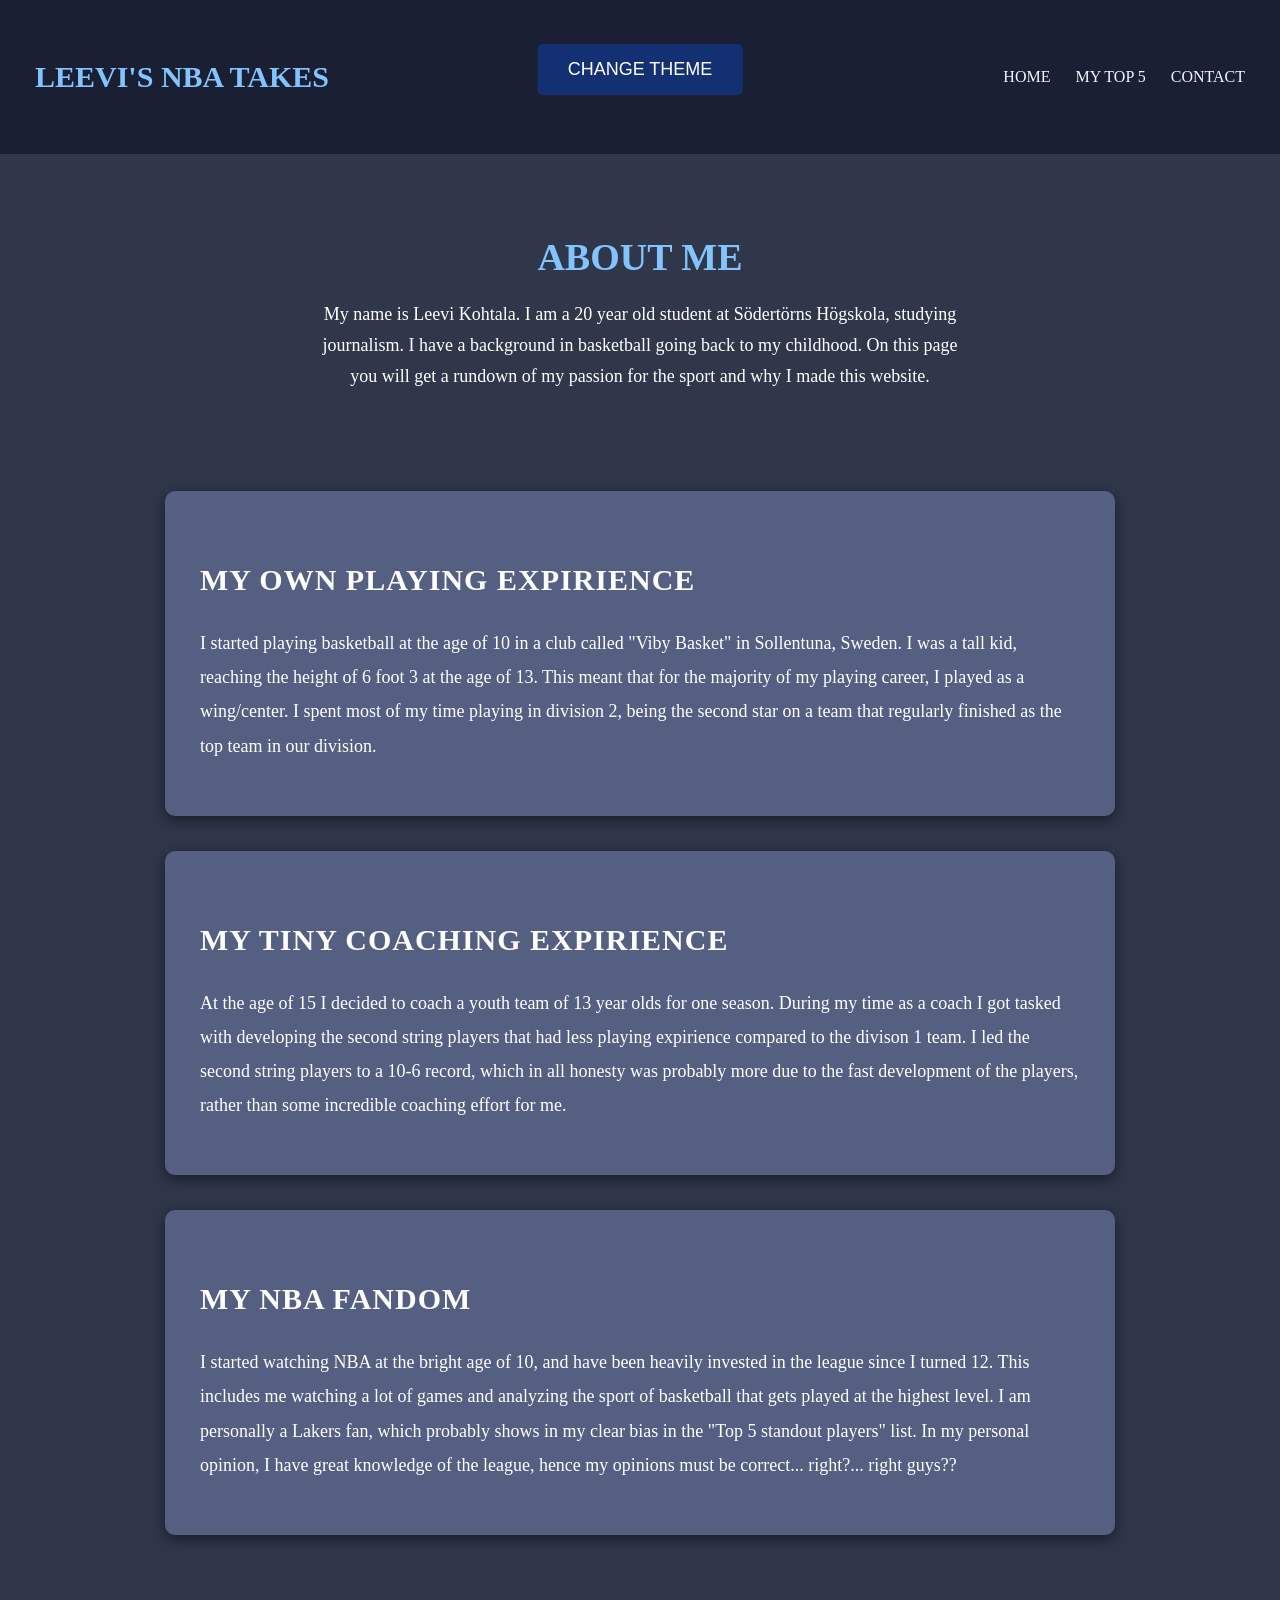
==== about me.html @ 535478c8 "Skapade mappen" ====
<!DOCTYPE html>
<html lang="en">
<head>
    <meta charset="UTF-8">
    <meta name="viewport" content="width=device-width, initial-scale=1.0">
    <title>About Me</title>
    <link rel="stylesheet" href="style.css">
</head>

<body>

     <nav>
<h2>LEEVI'S NBA TAKES</h2>

<button onclick="changetheme()">CHANGE THEME</button>

<div class="nav-links">
    <a href="start.html">HOME</a>
    <a href="my top 5.html" >MY TOP 5</a>
    <a href="kontakt.html" >CONTACT</a>



    </div>
    
    </nav>

    <section class="players-intro">

<h1>ABOUT ME</h1>

<p>
   My name is Leevi Kohtala. I am a 20 year old student at Södertörns Högskola, studying journalism.
   I have a background in basketball going back to my childhood. On this page you will get a rundown of
   my passion for the sport and why I made this website.
</p>
</section>


<section class="about-me-list">

    <div class="about-me-card">
 <h2>MY OWN PLAYING EXPIRIENCE</h2>

 <p>
    I started playing basketball at the age of 10 in a club called "Viby Basket" in Sollentuna, Sweden. I was a tall kid, reaching the height of 6 foot 3 at the age of 13.
    This meant that for the majority of my playing career, I played as a wing/center. I spent most of my time playing in division 2, being the second star on a team
    that regularly finished as the top team in our division.

 </p>
</div>

<div class="about-me-card">

    <h2>MY TINY COACHING EXPIRIENCE</h2>

    <p>
        At the age of 15 I decided to coach a youth team of 13 year olds for one season. During my time as a coach I got tasked with
        developing the second string players that had less playing expirience compared to the divison 1 team. I led the second string players to
        a 10-6 record, which in all honesty was probably more due to the fast development of the players, rather than some incredible coaching effort for me.


    </p>


</div>


<div class="about-me-card">

    <h2>MY NBA FANDOM</h2>

    <p>
        I started watching NBA at the bright age of 10, and have been heavily invested in the league since I turned 12. This includes me watching a lot of games
        and analyzing the sport of basketball that gets played at the highest level. I am personally a Lakers fan, which probably shows in my clear bias in the "Top 5
        standout players" list. In my personal opinion, I have great knowledge of the league, hence my opinions must be correct... right?... right guys??


    </p>


</div>
</section>

<script>

    function changetheme() {

    document.body.classList.toggle("dark-theme");

    if (document.body.classList.contains("dark-theme")) {
        localStorage.setItem("theme", "dark");
    } else {
        localStorage.setItem("theme", "blue");
    }
}

if (localStorage.getItem("theme") == "dark") {
    document.body.classList.add("dark-theme");
}

</script>

</body>
</html>
---- style.css ----
body {
margin: 0;
background-color: rgb(48, 55, 75);
color: rgb(255, 255, 255);
font-family: 'Times New Roman', Times, serif;

}

nav {

display: flex;
justify-content: space-between;
align-items: center;

padding: 35px;
background-color: rgb(27, 31, 51);
}

nav h2 {
    color: rgb(130, 196, 253);
    font-size: 30px;
}

.nav-links {
display: flex;
margin-left: 25px;
flex-direction: row;
gap: 25px;
}

.nav-links a{
    color: aliceblue;
    text-decoration: none;
}

.burgers {

    height: 550px;
    
   position: relative;
   overflow: hidden;

    display: flex;
align-items: center;
}

.burgers::before {
    content:"" ;
    position: absolute;
    top: 0;
    margin: 0;
    width: 100%;
    height: 100%;

    background-image: url(luka\ drawing.png);
    background-size: contain;
    background-position: center;
    background-repeat: no-repeat;


}




.burgers-text {
    position: relative;
    max-width: 380px;
    z-index: 1;
    padding-left: 40px;
}

@media screen and (max-width: 1100px){
    .burgers::before{
    filter: blur(4px);
    }
}

.burgers h1 {

    font-size: 50px;
    color: rgb(130, 196, 253);
    text-shadow: -1px -1px 0 #133172,
     1px -1px 0 #133172,
    -1px  1px 0 #133172,
     1px  1px 0 #133172;;
}

.burgers p {
    font-size: 25px;
    line-height: 1.5;
    max-width: 350px;
}


.button {
    display: inline-block;

    background-color: rgba(8, 112, 202, 0.5);
    color: aliceblue;
    

    padding: 20px 50px;
    margin-top: 1px;
    margin-left: 20px;

    font-size: 25px;

    text-decoration: none;
    font-weight: bold;
    border-radius: 5px;
}

.button:hover {
    opacity: 0.8;
}

.intro {
text-align: center;

max-width: 600px;
margin: auto;
}

.intro h2 {
    font-size: 30px;
    color: rgb(130, 196, 253);
}

.intro p {
font-size: 19px;

}

.players-intro {
text-align: center;
padding: 50px 20px;
}

.players-intro h1 {
    font-size: 38px;
    color: rgb(130, 196, 253);
    margin-bottom: 20px;
}

.players-intro p {
   font-size: 18px ;
   max-width: 650px;
   line-height: 1.7;
  margin: auto;
}

.players-list {
    max-width: 1500px;
    width: 100%;
    padding: 50px 10%;
    margin: 0 auto;
    box-sizing: border-box;
    display: flex;
    flex-direction: column;
    align-items: center;
}

.player-card {
    background-color:rgb(84, 95, 129) ;
    padding: 35px;
    max-width: 950px;
    margin-bottom: 0 auto 50px;
    border-radius: 10px;
    box-shadow: 0 4px 15px rgba(0,0,0,0.5);
  

}

.player-card img {
    size: 30%;
    height: 400px;
    object-fit: contain;
    border-radius: 8px;
    margin: 0 auto 15px;
    display: block;
    object-position: center;


}


.player-card h2 {
    font-size: 30px;
    color: rgb(252, 253, 253);
    margin-bottom: 8px;
    letter-spacing: 1px;
}

.player-card h3 {
    color: rgb(8, 43, 73);
    font-size: 20px;
    margin-bottom: 20px;
}

.player-stats {
    display: flex;
    justify-content: space-around;
    background-color: rgba(27, 31, 51,0.7);
    padding: 20px;
    border-radius: 8px;
    margin: 25px 0;
}

.player-stats p {
    color: rgb(255, 255, 255);
    font-size: 20px;
    font-weight: bold;
    margin: 0;
    font-family: sans-serif;

}

.player-card {
    color: rgb(255, 255, 255);
    line-height: 1.9;
    font-size: 18px;

}

@media (max-width: 600px) {

    .players-list {
        padding: 25px 5%;
    }

    .player-card {
        padding: 20px;
    }

    .player-card img {
        height: 250px;
    }

    .players-intro h1 {
        font-size: 27px;
    }

    .player-stats p {
        font-size: 15px;
    }

}

.home-button {
display: inline-block;
background-color: #133172;
color: rgb(255, 255, 255);

padding: 50px 20px;
margin-top: 20px;
font-size: 20px;
text-decoration: none;
font-weight: bold;
border-radius: 8px;
box-shadow:0 4px 15px rgba(0,0,0,0.5) ;
}

.home-button:hover{
    opacity: 0.8;
}


.about-me-list {
max-width: 1500px;
width: 100%;
padding: 50px 10%;
margin: 0 auto;
box-sizing: border-box;
display: flex;
flex-direction: column;
box-sizing: border-box;
align-items: center;
}


.about-me-card {
background-color:rgb(84, 95, 129) ;
padding: 35px;
max-width: 950px;
width: 100%;
box-sizing: border-box;
margin-bottom: 35px;
border-radius: 10px;


box-shadow: 0 4px 15px rgba(0,0,0,0.5);
color: white;
line-height: 1.9;
font-size: 18px;
}

.about-me-card h2 {
    font-size: 30px;
    color: #fdfdfd;
    margin-bottom: 8px;
    letter-spacing: 1px;
}


.contact-list {
    max-width: 1500px;
    width: 100%;
    padding: 50px 20px;
    margin: 0 auto;
    display: flex;
    flex-direction: column;

    align-items: center;
    box-sizing: border-box;
}

.contact-card {
    background-color:rgb(84, 95, 129) ;
    padding: 35px;
    max-width: 600px;
    width: 100%;
    box-sizing: border-box;
    border-radius: 10px;
    box-shadow: 0 4px 15px rgba(0,0,0,0.5);
    color: white;
    line-height: 1.9;
    font-size: 18px;

}

.contact-card h2{
    text-align: center;
    font-size: 30px;
    margin-bottom: 25px;
}

.contact-card p {
margin-bottom: 10px;
}

button {
    background-color: #133172;
    color: white;
    padding: 15px 30px;
    border: none;
    border-radius: 5px;
    font-size: 18px;
    cursor: pointer;
    margin-bottom: 15px;
    position: absolute;
    left: 50%;
    transform: translateX(-50%);
}

button:hover {
    opacity: 0.8;
}


.dark-theme {
    background-color: #272727;
}

.dark-theme nav {
    background-color: #0f0f0f;
}

.dark-theme .player-card,
.dark-theme .about-me-card,
.dark-theme .contact-card {
    background-color: #474747;
}

.dark-theme .player-stats {
    background-color: #1f1f1f;
}
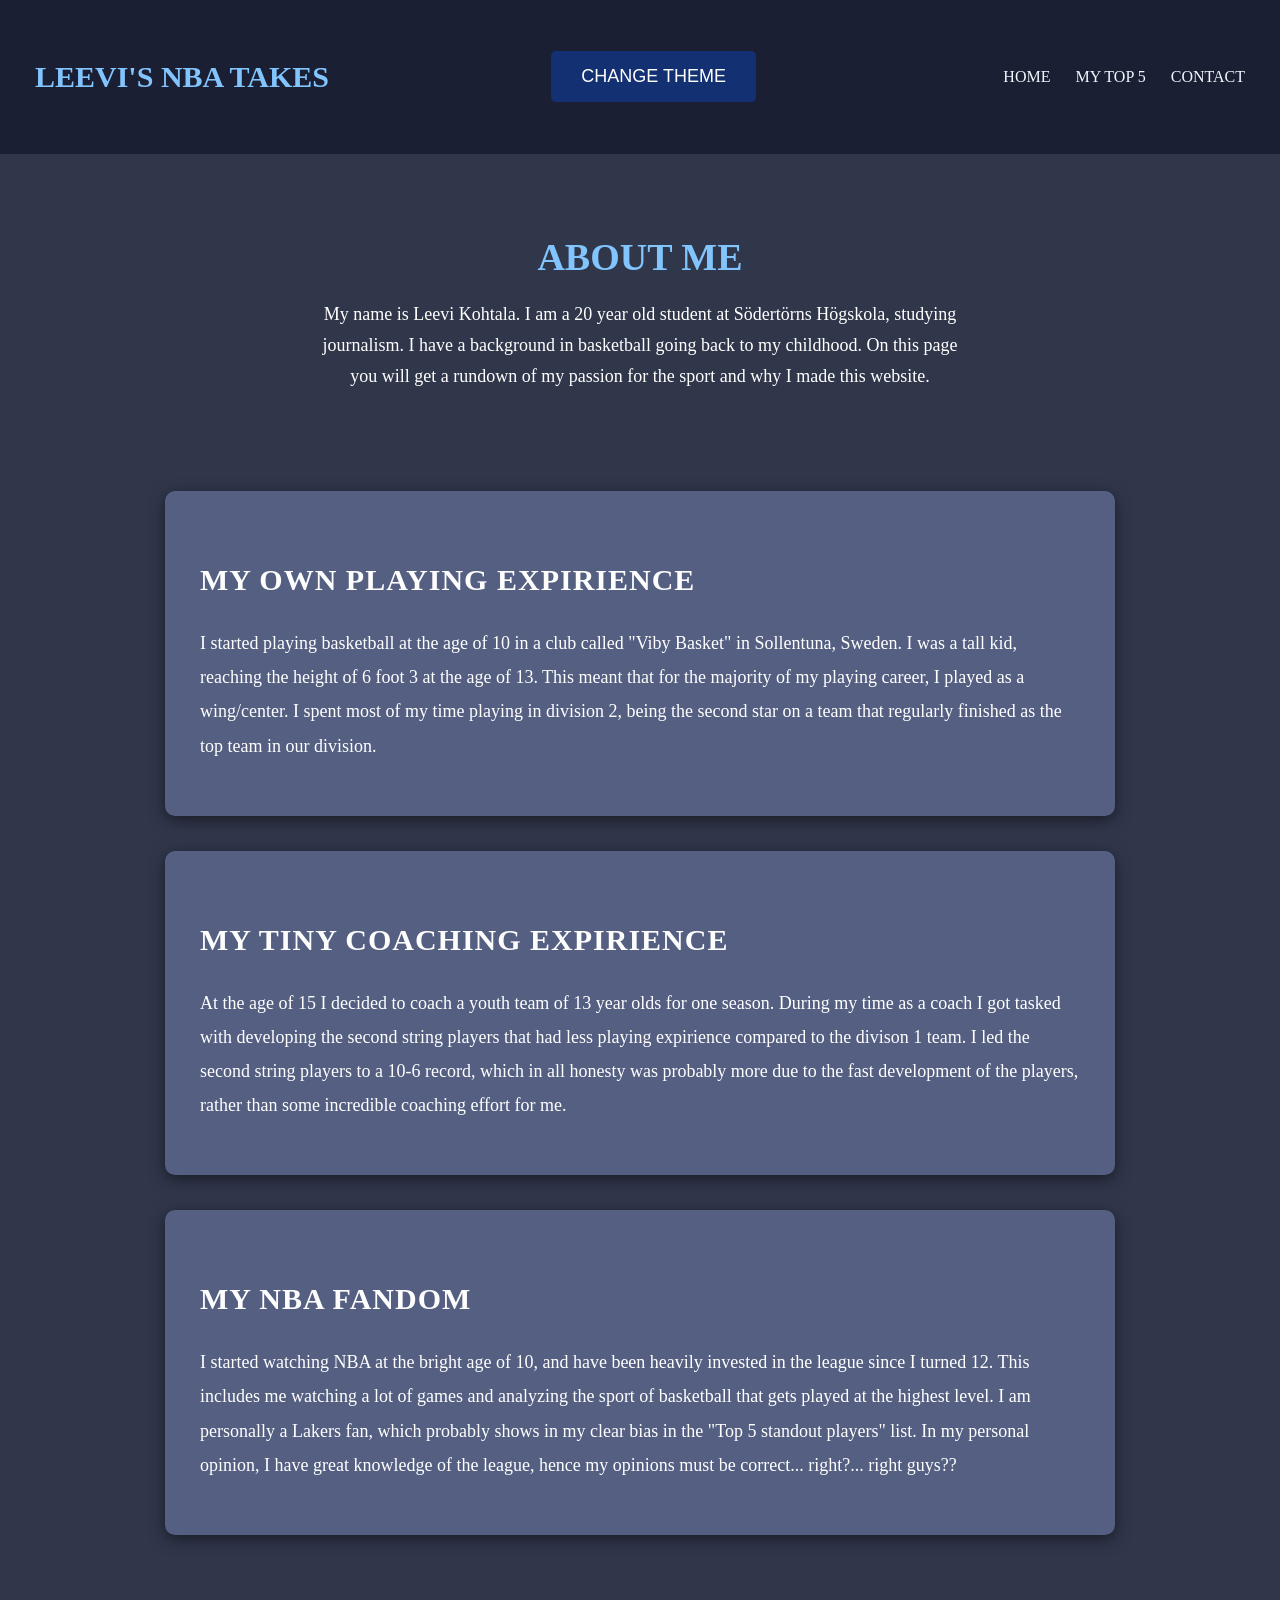
==== commit d3bc069a: "fixade icon, och lade till kommentarer i koden" ====
--- a/about me.html
+++ b/about me.html
@@ -5,17 +5,19 @@
     <meta name="viewport" content="width=device-width, initial-scale=1.0">
     <title>About Me</title>
     <link rel="stylesheet" href="style.css">
+    <link rel="icon" type="image/jpg" href="Website icon.jpg">
 </head>
 
 <body>
 
+    <!-- Navigationsmeny med hemsidans namn, temaknapp och länkar till andra sidor -->
      <nav>
 <h2>LEEVI'S NBA TAKES</h2>
 
 <button onclick="changetheme()">CHANGE THEME</button>
 
 <div class="nav-links">
-    <a href="start.html">HOME</a>
+    <a href="index.html">HOME</a>
     <a href="my top 5.html" >MY TOP 5</a>
     <a href="kontakt.html" >CONTACT</a>
 
@@ -25,6 +27,8 @@
     
     </nav>
 
+
+<!-- Introduktionssektion med rubriken ABOUT ME och en kort presentation av mig själv -->
     <section class="players-intro">
 
 <h1>ABOUT ME</h1>
@@ -36,7 +40,7 @@
 </p>
 </section>
 
-
+<!-- Sektion som innehåller tre separata informationskort om min bakgrund och mitt basketintresse -->
 <section class="about-me-list">
 
     <div class="about-me-card">
@@ -82,6 +86,8 @@
 </div>
 </section>
 
+
+<!-- JavaScript som gör det möjligt att växla mellan ljust och mörkt tema -->
 <script>
 
     function changetheme() {
@@ -93,6 +99,7 @@
     } else {
         localStorage.setItem("theme", "blue");
     }
+
 }
 
 if (localStorage.getItem("theme") == "dark") {
--- a/style.css
+++ b/style.css
@@ -1,3 +1,6 @@
+
+
+/* Grundinställningar för hela hemsidan, t.ex bakgrundsfärg, textfärg och typsnitt */
 body {
 margin: 0;
 background-color: rgb(48, 55, 75);
@@ -6,6 +9,7 @@
 
 }
 
+/* Navigationsmenyns utseende och placering längst upp på hemsidan */
 nav {
 
 display: flex;
@@ -16,11 +20,13 @@
 background-color: rgb(27, 31, 51);
 }
 
+/* Hemsidans namn i navigationsmenyn */
 nav h2 {
     color: rgb(130, 196, 253);
     font-size: 30px;
 }
 
+/* Bestämmer hur länkarna i navigationsmenyn placeras och hur mycket avstånd de har mellan sig */
 .nav-links {
 display: flex;
 margin-left: 25px;
@@ -28,11 +34,13 @@
 gap: 25px;
 }
 
+/* Bestämmer färg och utseende på länkarna i navigationsmenyn */
 .nav-links a{
     color: aliceblue;
     text-decoration: none;
 }
 
+/* Huvudsektion med bakgrundsbild och text på startsidan */
 .burgers {
 
     height: 550px;
@@ -44,6 +52,7 @@
 align-items: center;
 }
 
+/* Lägger till en bakgrundsbild bakom texten i huvudsektionen och gör den centrerad, utan att den dupliceras*/
 .burgers::before {
     content:"" ;
     position: absolute;
@@ -62,7 +71,7 @@
 
 
 
-
+/* Bestämmer placering och storlek på texten i huvudsektionen */
 .burgers-text {
     position: relative;
     max-width: 380px;
@@ -70,12 +79,14 @@
     padding-left: 40px;
 }
 
+/* Anpassar bakgrundsbilden genom att göra den suddigare på skärmar som är mindre än 1100 pixlar */
 @media screen and (max-width: 1100px){
     .burgers::before{
     filter: blur(4px);
     }
 }
 
+/* Bestämmer utseende, storlek och färg på huvudrubriken i startsidans huvudsektion */
 .burgers h1 {
 
     font-size: 50px;
@@ -86,13 +97,14 @@
      1px  1px 0 #133172;;
 }
 
+/* Bestämmer storlek och radavstånd på texten i huvudsektionen */
 .burgers p {
     font-size: 25px;
     line-height: 1.5;
     max-width: 350px;
 }
 
-
+/* Utseende och placering för knapp */
 .button {
     display: inline-block;
 
@@ -111,10 +123,12 @@
     border-radius: 5px;
 }
 
+/* Gör knappen lite genomskinlig när besökaren håller muspekaren över den */
 .button:hover {
     opacity: 0.8;
 }
 
+/* Introduktionssektionens placering och textjustering */
 .intro {
 text-align: center;
 
@@ -122,27 +136,32 @@
 margin: auto;
 }
 
+/* Utseende på rubriken i introduktionssektionen */
 .intro h2 {
     font-size: 30px;
     color: rgb(130, 196, 253);
 }
 
+/* Bestämmer textstorleken i introduktionssektionen */
 .intro p {
 font-size: 19px;
 
 }
 
+/* Introduktionssektion som används på undersidorna */
 .players-intro {
 text-align: center;
 padding: 50px 20px;
 }
 
+/* Utseende på huvudrubriken i introduktionssektionen på undersidorna */
 .players-intro h1 {
     font-size: 38px;
     color: rgb(130, 196, 253);
     margin-bottom: 20px;
 }
 
+/* Bestämmer textstorlek, radavstånd och bredd på brödtexten */
 .players-intro p {
    font-size: 18px ;
    max-width: 650px;
@@ -150,6 +169,8 @@
   margin: auto;
 }
 
+
+/* Huvudsektion som placerar spelarkorten i en lodrät lista och centrerar dem */
 .players-list {
     max-width: 1500px;
     width: 100%;
@@ -161,6 +182,7 @@
     align-items: center;
 }
 
+/* Bestämmer utseende, storlek, bakgrund och skugga för varje spelarkort */
 .player-card {
     background-color:rgb(84, 95, 129) ;
     padding: 35px;
@@ -168,10 +190,10 @@
     margin-bottom: 0 auto 50px;
     border-radius: 10px;
     box-shadow: 0 4px 15px rgba(0,0,0,0.5);
-  
-
-}
-
+}
+
+
+/* Bestämmer storlek, placering och anpassning av bilderna i spelarkorten */
 .player-card img {
     size: 30%;
     height: 400px;
@@ -180,11 +202,12 @@
     margin: 0 auto 15px;
     display: block;
     object-position: center;
-
-
-}
-
-
+    
+
+
+}
+
+/* Bestämmer utseende på spelarnas namn och rubriker i spelarkorten */
 .player-card h2 {
     font-size: 30px;
     color: rgb(252, 253, 253);
@@ -192,12 +215,14 @@
     letter-spacing: 1px;
 }
 
+/* Bestämmer utseende på underrubrikerna i spelarkorten, exempelvis lag och position */
 .player-card h3 {
-    color: rgb(8, 43, 73);
+    color: rgb(250, 228, 169);
     font-size: 20px;
     margin-bottom: 20px;
 }
 
+/* Statistiksektion som placerar spelarstatistiken bredvid varandra i en egen ruta */
 .player-stats {
     display: flex;
     justify-content: space-around;
@@ -207,6 +232,7 @@
     margin: 25px 0;
 }
 
+/* Bestämmer textfärg, storlek och typsnitt för statistiken */
 .player-stats p {
     color: rgb(255, 255, 255);
     font-size: 20px;
@@ -216,6 +242,7 @@
 
 }
 
+/* Bestämmer textfärg, radavstånd och textstorlek för innehållet i spelarkorten */
 .player-card {
     color: rgb(255, 255, 255);
     line-height: 1.9;
@@ -223,6 +250,7 @@
 
 }
 
+/* Anpassar spelarkorten och textstorlekarna för mindre skärmar, exempelvis mobiltelefoner */
 @media (max-width: 600px) {
 
     .players-list {
@@ -247,6 +275,7 @@
 
 }
 
+/* Utseende och placering för knappen som tar besökaren tillbaka till startsidan */
 .home-button {
 display: inline-block;
 background-color: #133172;
@@ -261,11 +290,12 @@
 box-shadow:0 4px 15px rgba(0,0,0,0.5) ;
 }
 
+/* Gör knappen lite genomskinlig när besökaren håller muspekaren över den */
 .home-button:hover{
     opacity: 0.8;
 }
 
-
+/* Huvudsektion som placerar informationskorten på ABOUT ME-sidan och väljer en del av deras propotioner */
 .about-me-list {
 max-width: 1500px;
 width: 100%;
@@ -279,6 +309,7 @@
 }
 
 
+/* Bestämmer utseende, storlek, bakgrund och text för informationskorten på ABOUT ME-sidan */
 .about-me-card {
 background-color:rgb(84, 95, 129) ;
 padding: 35px;
@@ -295,6 +326,7 @@
 font-size: 18px;
 }
 
+/* Bestämmer utseendet på rubrikerna i informationskorten på ABOUT ME-sidan */
 .about-me-card h2 {
     font-size: 30px;
     color: #fdfdfd;
@@ -302,7 +334,7 @@
     letter-spacing: 1px;
 }
 
-
+/* Huvudsektion som placerar kontaktkortet i mitten av CONTACT-sidan */
 .contact-list {
     max-width: 1500px;
     width: 100%;
@@ -315,6 +347,7 @@
     box-sizing: border-box;
 }
 
+/* Bestämmer utseende, storlek och bakgrund för kontaktkortet */
 .contact-card {
     background-color:rgb(84, 95, 129) ;
     padding: 35px;
@@ -329,16 +362,21 @@
 
 }
 
+/* Bestämmer utseende och centrering av rubriken i kontaktkortet */
 .contact-card h2{
     text-align: center;
     font-size: 30px;
     margin-bottom: 25px;
 }
 
+
+/* Bestämmer avståndet mellan styckena med kontaktinformation */
 .contact-card p {
 margin-bottom: 10px;
 }
 
+
+/* Bestämmer det grundläggande utseendet och placeringen för hemsidans knappar */
 button {
     background-color: #133172;
     color: white;
@@ -347,17 +385,17 @@
     border-radius: 5px;
     font-size: 18px;
     cursor: pointer;
-    margin-bottom: 15px;
-    position: absolute;
-    left: 50%;
-    transform: translateX(-50%);
-}
-
+    margin-bottom: 0;
+    position: static;
+    transform: none;
+}
+
+/* Gör knapparna lite genomskinliga när besökaren håller muspekaren över dem */
 button:hover {
     opacity: 0.8;
 }
 
-
+/* Delen som fixar mörkt tema på olika delar av hemsidan, för att skapa lite kontrast */
 .dark-theme {
     background-color: #272727;
 }
@@ -374,4 +412,34 @@
 
 .dark-theme .player-stats {
     background-color: #1f1f1f;
+}
+
+
+
+
+/* Anpassar navigationsmenyn och knappen för mobiltelefoner */
+@media (max-width: 600px) {
+
+    nav {
+        flex-direction: column;
+        gap: 15px;
+        padding: 20px;
+    }
+
+    nav h2 {
+        font-size: 23px;
+    }
+
+    .nav-links {
+        margin-left: 0;
+        gap: 15px;
+        flex-wrap: wrap;
+        justify-content: center;
+    }
+
+    button {
+        font-size: 14px;
+        padding: 10px 18px;
+    }
+
 }
